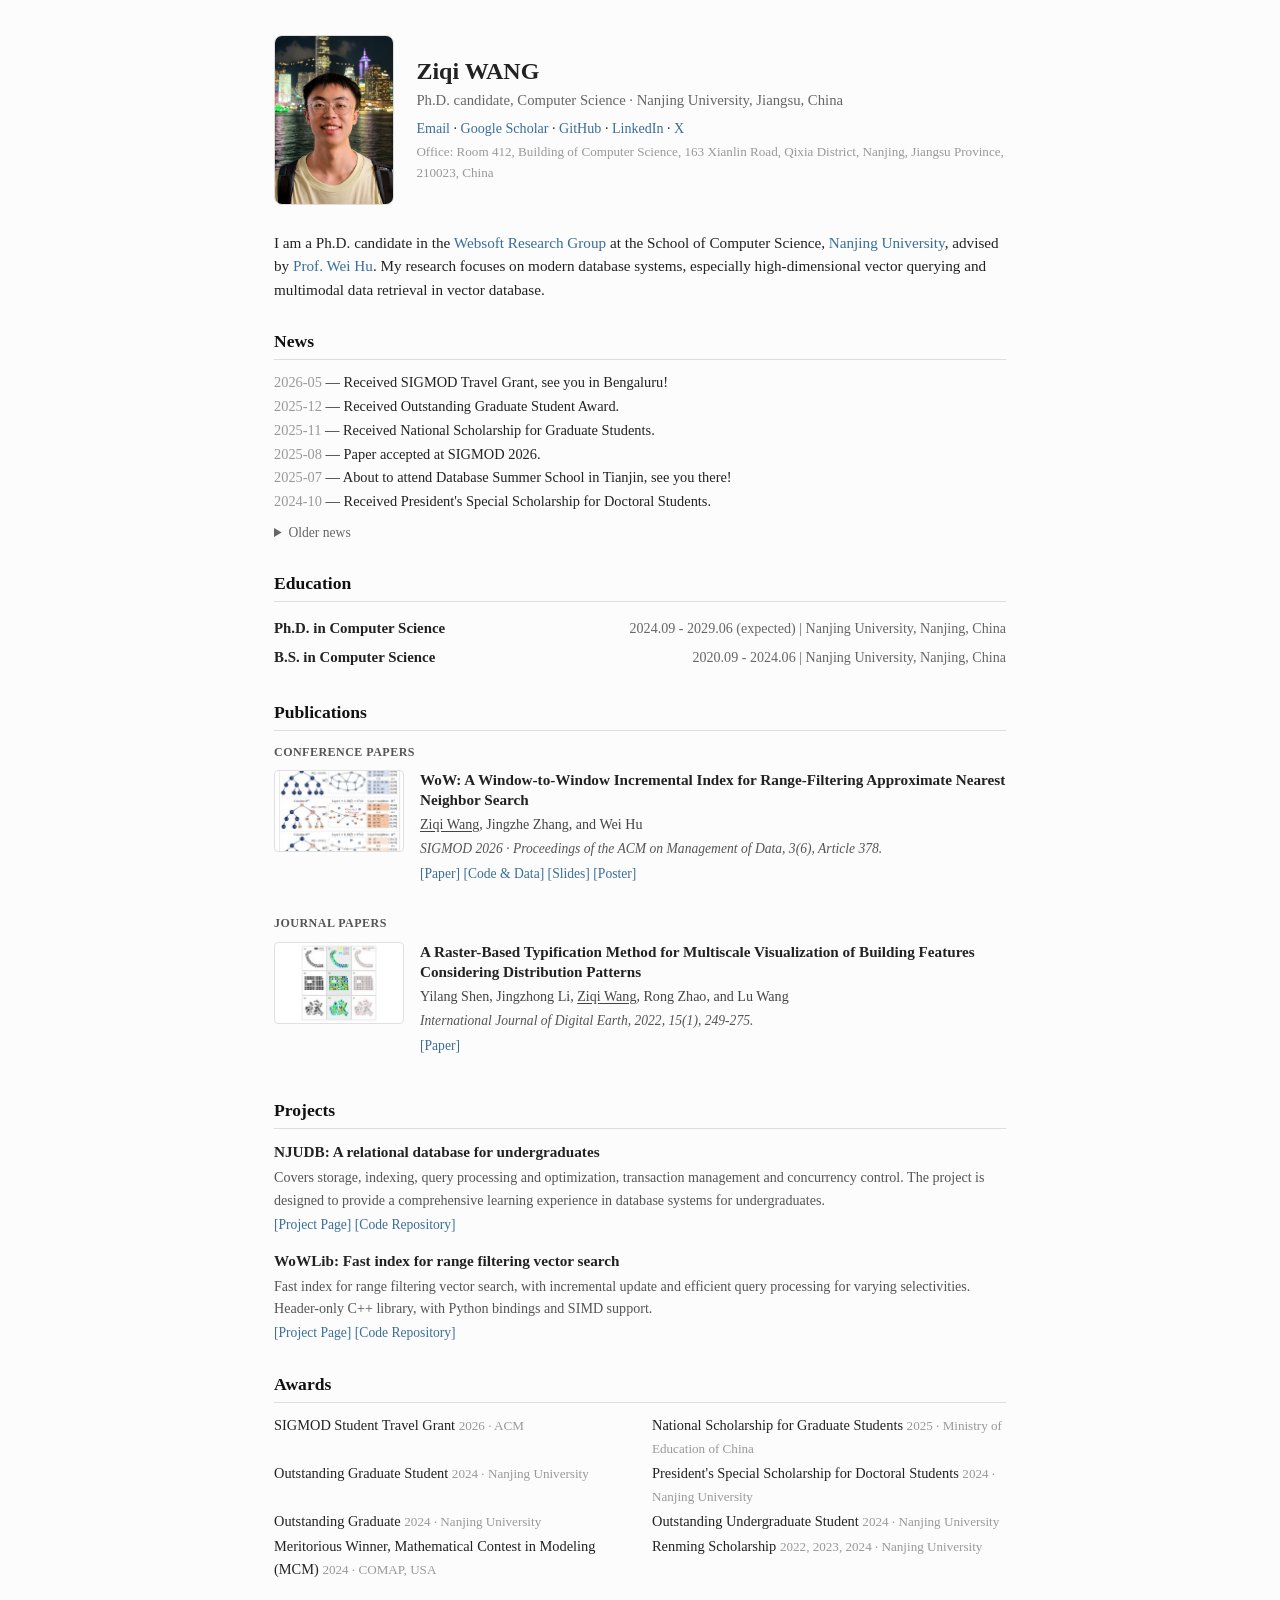
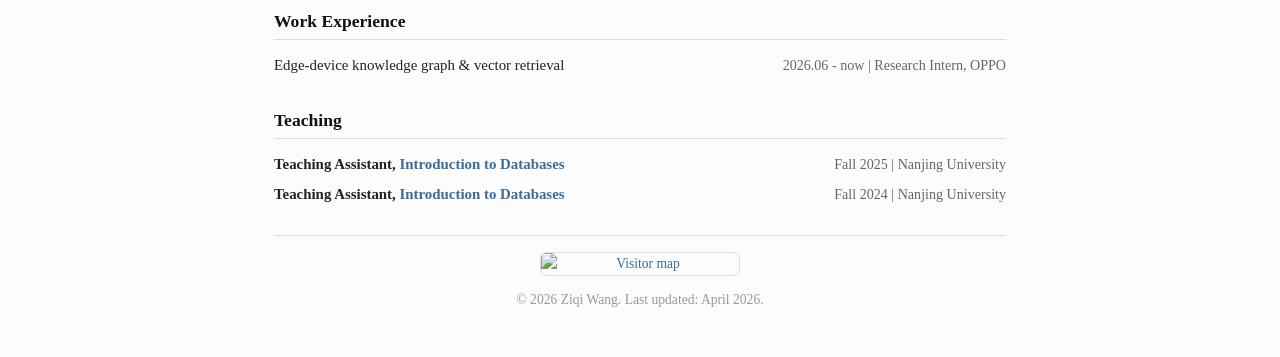
==== index.html @ 073e7744 "update work and presentation" ====
<!DOCTYPE html>
<html lang="en">
  <head>
    <meta charset="UTF-8" />
    <meta name="viewport" content="width=device-width, initial-scale=1.0" />
    <meta
      name="description"
      content="Ziqi WANG's homepage. Ph.D. candidate in Computer Science at Nanjing University with publications, projects, teaching, and awards."
    />
    <meta name="robots" content="index,follow,max-image-preview:large" />
    <link rel="canonical" href="https://ziqiwww.github.io/" />
    <meta property="og:type" content="website" />
    <meta property="og:title" content="Ziqi WANG | Homepage" />
    <meta
      property="og:description"
      content="Ziqi WANG's homepage. Ph.D. candidate in Computer Science at Nanjing University with publications, projects, teaching, and awards."
    />
    <meta property="og:url" content="https://ziqiwww.github.io/" />
    <meta property="og:image" content="https://ziqiwww.github.io/images/profile.jpg" />
    <meta name="twitter:card" content="summary_large_image" />
    <meta name="twitter:title" content="Ziqi WANG | Homepage" />
    <meta
      name="twitter:description"
      content="Ziqi WANG's homepage. Ph.D. candidate in Computer Science at Nanjing University with publications, projects, teaching, and awards."
    />
    <title>Ziqi WANG | Homepage</title>
    <link rel="icon" type="image/png" href="images/icons/ziqi_icon.png" />
    <link rel="stylesheet" href="css/style.css" />
    <script type="application/ld+json">
      {
        "@context": "https://schema.org",
        "@type": "Person",
        "name": "Ziqi WANG",
        "url": "https://ziqiwww.github.io/",
        "image": "https://ziqiwww.github.io/images/profile.jpg",
        "jobTitle": "Ph.D. candidate in Computer Science",
        "affiliation": {
          "@type": "CollegeOrUniversity",
          "name": "Nanjing University"
        },
        "sameAs": [
          "https://github.com/ziqiwww",
          "https://scholar.google.com/citations?user=pExxf3AAAAAJ&hl=en",
          "https://orcid.org/0009-0003-2027-3524",
          "https://www.linkedin.com/in/ziqi-wang-366124338/",
          "https://x.com/ethanziqi"
        ]
      }
    </script>
  </head>
  <body>

    <header class="header">
      <img
        class="profile-photo"
        src="images/profile.jpg"
        alt="Portrait of Ziqi WANG"
      />
      <div class="header-info">
        <h1>Ziqi WANG</h1>
        <p class="headline">Ph.D. candidate, Computer Science &middot; Nanjing University, Jiangsu, China</p>
        <p class="social-links">
          <a href="mailto:ziqiw.nju@gmail.com">Email</a> &middot;
          <a href="https://scholar.google.com/citations?user=pExxf3AAAAAJ&hl=en" target="_blank" rel="noopener noreferrer">Google Scholar</a> &middot;
          <a href="https://github.com/ziqiwww" target="_blank" rel="noopener noreferrer">GitHub</a> &middot;
          <!-- <a href="https://orcid.org/0009-0003-2027-3524" target="_blank" rel="noopener noreferrer">ORCID</a> &middot; -->
          <a href="https://www.linkedin.com/in/ziqi-wang-366124338/" target="_blank" rel="noopener noreferrer">LinkedIn</a> &middot;
          <a href="https://x.com/ethanziqi" target="_blank" rel="noopener noreferrer">X</a>
        </p>
        <p class="office-note">Office: Room 412, Building of Computer Science, 163 Xianlin Road, Qixia District, Nanjing, Jiangsu Province, 210023, China</p>
      </div>
    </header>

    <section class="section" id="biography">
      <p class="bio-text">
        I am a Ph.D. candidate in the
        <a href="http://ws.nju.edu.cn/wiki/" target="_blank" rel="noopener noreferrer">Websoft Research Group</a>
        at the School of Computer Science,
        <a href="https://www.nju.edu.cn/en/" target="_blank" rel="noopener noreferrer">Nanjing University</a>, advised by
        <a href="http://ws.nju.edu.cn/wiki/Wiki.jsp?page=Wei%20Hu" target="_blank" rel="noopener noreferrer">Prof. Wei Hu</a>.
        My research focuses on modern database systems, especially high-dimensional vector querying and multimodal data retrieval in vector database.
      </p>
    </section>

    <section class="section" id="news">
      <h2 class="section-title">News</h2>
      <ul class="news-list">
        <li>
          <span class="news-date">2026-05</span> &mdash; Received SIGMOD Travel Grant, see you in Bengaluru!
        </li>
        <li>
          <span class="news-date">2025-12</span> &mdash; Received Outstanding Graduate Student Award.
        </li>
        <li>
          <span class="news-date">2025-11</span> &mdash; Received National Scholarship for Graduate Students.
        </li>
        <li>
          <span class="news-date">2025-08</span> &mdash; Paper accepted at SIGMOD 2026.
        </li>
        <li>
          <span class="news-date">2025-07</span> &mdash; About to attend Database Summer School in Tianjin, see you there!
        </li>
        <li>
          <span class="news-date">2024-10</span> &mdash; Received President's Special Scholarship for Doctoral Students.
        </li>
      </ul>

      <details class="news-older">
        <summary>Older news</summary>
        <ul class="news-list">
          <li>
            <span class="news-date">2024-09</span> &mdash; Started my Ph.D. journey at Nanjing University.
          </li>
          <li>
            <span class="news-date">2024-07</span> &mdash; About to attend Database Summer School in Harbin, see you there!
          </li>
        </ul>
      </details>
    </section>

    <section class="section" id="education">
      <h2 class="section-title">Education</h2>
      <table class="split-table">
        <tr>
          <td>Ph.D. in Computer Science</td>
          <td>2024.09 - 2029.06 (expected) | Nanjing University, Nanjing, China</td>
        </tr>
        <tr>
          <td>B.S. in Computer Science</td>
          <td>2020.09 - 2024.06 | Nanjing University, Nanjing, China</td>
        </tr>
      </table>
    </section>

    <section class="section" id="publications">
      <h2 class="section-title">Publications</h2>

      <p class="pub-group-label">Conference Papers</p>
      <div class="pub">
        <div class="pub-thumb" style="background-image: url('images/papers/wow_thumb.jpg')"></div>
        <div class="pub-info">
          <h3 class="pub-title">WoW: A Window-to-Window Incremental Index for Range-Filtering Approximate Nearest Neighbor Search</h3>
          <p class="pub-authors"><span class="author-me">Ziqi Wang</span>, Jingzhe Zhang, and Wei Hu</p>
          <p class="pub-venue">SIGMOD 2026 &middot; Proceedings of the ACM on Management of Data, 3(6), Article 378.</p>
          <p class="pub-links">
            <a href="https://dl.acm.org/doi/10.1145/3769843" target="_blank" rel="noopener noreferrer" class="pub-link">[Paper]</a>
            <a href="https://github.com/ziqiwww/wow_benchmark" target="_blank" rel="noopener noreferrer" class="pub-link">[Code &amp; Data]</a>
            <a href="presentation/wow-present-v5.pdf" target="_blank" rel="noopener noreferrer" class="pub-link">[Slides]</a>
            <a href="presentation/wow-poster.pdf" target="_blank" rel="noopener noreferrer" class="pub-link">[Poster]</a>
          </p>
        </div>
      </div>

      <p class="pub-group-label">Journal Papers</p>
      <div class="pub">
        <div class="pub-thumb" style="background-image: url('images/papers/raster_thumb.jpg')"></div>
        <div class="pub-info">
          <h3 class="pub-title">A Raster-Based Typification Method for Multiscale Visualization of Building Features Considering Distribution Patterns</h3>
          <p class="pub-authors">Yilang Shen, Jingzhong Li, <span class="author-me">Ziqi Wang</span>, Rong Zhao, and Lu Wang</p>
          <p class="pub-venue">International Journal of Digital Earth, 2022, 15(1), 249-275.</p>
          <p class="pub-links">
            <a href="https://www.tandfonline.com/doi/full/10.1080/17538947.2021.2023668" target="_blank" rel="noopener noreferrer" class="pub-link">[Paper]</a>
          </p>
        </div>
      </div>
    </section>

    <section class="section" id="projects">
      <h2 class="section-title">Projects</h2>

      <div class="project">
        <h3 class="project-title">NJUDB: A relational database for undergraduates</h3>
        <p class="project-desc">
          Covers storage, indexing, query processing and optimization, transaction management and concurrency control.
          The project is designed to provide a comprehensive learning experience in database systems for undergraduates.
        </p>
        <p class="project-links">
          <a href="https://github.com/nju-websoft/NJU_DBPractice" target="_blank" rel="noopener noreferrer">[Project Page]</a>
          <a href="https://github.com/nju-websoft/NJU_DBPractice" target="_blank" rel="noopener noreferrer">[Code Repository]</a>
        </p>
      </div>

      <div class="project">
        <h3 class="project-title">WoWLib: Fast index for range filtering vector search</h3>
        <p class="project-desc">
          Fast index for range filtering vector search, with incremental update and efficient query processing for varying selectivities.
          Header-only C++ library, with Python bindings and SIMD support.
        </p>
        <p class="project-links">
          <a href="https://github.com/nju-websoft/WoW" target="_blank" rel="noopener noreferrer">[Project Page]</a>
          <a href="https://github.com/nju-websoft/WoW" target="_blank" rel="noopener noreferrer">[Code Repository]</a>
        </p>
      </div>
    </section>

    <section class="section" id="awards">
      <h2 class="section-title">Awards</h2>
      <div class="awards-grid">
        <div>SIGMOD Student Travel Grant <span class="award-meta">2026 &middot; ACM</span></div>
        <div>National Scholarship for Graduate Students <span class="award-meta">2025 &middot; Ministry of Education of China</span></div>
        <div>Outstanding Graduate Student <span class="award-meta">2024 &middot; Nanjing University</span></div>
        <div>President's Special Scholarship for Doctoral Students <span class="award-meta">2024 &middot; Nanjing University</span></div>
        <div>Outstanding Graduate <span class="award-meta">2024 &middot; Nanjing University</span></div>
        <div>Outstanding Undergraduate Student <span class="award-meta">2024 &middot; Nanjing University</span></div>
        <div>Meritorious Winner, Mathematical Contest in Modeling (MCM) <span class="award-meta">2024 &middot; COMAP, USA</span></div>
        <div>Renming Scholarship <span class="award-meta">2022, 2023, 2024 &middot; Nanjing University</span></div>
      </div>
    </section>

    <section class="section" id="work-experience">
      <h2 class="section-title">Work Experience</h2>
      <table class="split-table">
        <tr>
          <td class="work-desc">Edge-device knowledge graph &amp; vector retrieval</td>
          <td>2026.06 - now | Research Intern, OPPO</td>
        </tr>
      </table>
    </section>

    <section class="section" id="teaching">
      <h2 class="section-title">Teaching</h2>
      <table class="split-table">
        <tr>
          <td>Teaching Assistant, <a href="http://ws2.nju.edu.cn/kgwiki/doku.php?id=courses:db" target="_blank" rel="noopener noreferrer">Introduction to Databases</a></td>
          <td>Fall 2025 | Nanjing University</td>
        </tr>
        <tr>
          <td>Teaching Assistant, <a href="http://ws2.nju.edu.cn/kgwiki/doku.php?id=courses:db" target="_blank" rel="noopener noreferrer">Introduction to Databases</a></td>
          <td>Fall 2024 | Nanjing University</td>
        </tr>
      </table>
    </section>

    <footer class="footer">
      <div class="visitor-widget">
        <a href="https://mapmyvisitors.com/web/1c41v" title="Visit tracker" target="_blank" rel="noopener noreferrer">
          <img src="https://mapmyvisitors.com/map.png?cl=ffffff&w=a&t=tt&d=qt5WRbWGcKNke0NM45pBAJNZG2joadHY0FX_TjV5xEY" alt="Visitor map" />
        </a>
      </div>
      <p>&copy; 2026 Ziqi Wang. Last updated: April 2026.</p>
    </footer>

  </body>
</html>
---- css/style.css ----
:root {
  --text: #222;
  --muted: #666;
  --light: #999;
  --link: #3a6d99;
  --link-hover: #204c6f;
  --line: #ddd;
  --bg: #fcfcfc;
  --thumb-bg: #eef3f8;
}

* {
  box-sizing: border-box;
}

body {
  max-width: 780px;
  margin: 0 auto;
  padding: 2.2rem 1.5rem 2rem;
  font-family: Georgia, "Times New Roman", serif;
  background: var(--bg);
  color: var(--text);
  line-height: 1.6;
  font-size: 0.95rem;
}

/* ── Header ── */

.header {
  display: flex;
  align-items: center;
  gap: 1.4rem;
  margin-bottom: 1.6rem;
}

.profile-photo {
  width: 120px;
  height: 170px;
  border-radius: 8px;
  object-fit: cover;
  flex-shrink: 0;
  border: 1px solid var(--line);
}

.header-info h1 {
  margin: 0;
  font-size: 1.5rem;
  font-weight: bold;
  line-height: 1.2;
}

.headline {
  margin: 0.2rem 0 0.25rem;
  color: var(--muted);
  font-size: 0.92rem;
}

.social-links {
  margin: 0.25rem 0 0;
  font-size: 0.88rem;
}

.social-links a {
  color: var(--link);
  text-decoration: none;
}

.social-links a:hover {
  text-decoration: underline;
}

.office-note {
  margin: 0.15rem 0 0;
  font-size: 0.82rem;
  color: var(--light);
}

/* ── Sections ── */

.section {
  margin-bottom: 1.6rem;
}

.section-title {
  border-bottom: 1px solid var(--line);
  padding-bottom: 0.25rem;
  margin: 0 0 0.7rem;
  font-size: 1.1rem;
  font-weight: bold;
  color: #111;
}

/* Bio paragraph */
.bio-text {
  margin: 0;
  font-size: 0.95rem;
  line-height: 1.55;
}

.bio-text a {
  color: var(--link);
  text-decoration: none;
}

.bio-text a:hover {
  text-decoration: underline;
}

/* ── News ── */

.news-list {
  list-style: none;
  padding: 0;
  margin: 0;
  font-size: 0.9rem;
  line-height: 1.65;
}

.news-date {
  color: var(--light);
  font-variant-numeric: tabular-nums;
}

.news-older {
  margin-top: 0.5rem;
}

.news-older summary {
  font-size: 0.85rem;
  color: var(--muted);
  cursor: pointer;
}

.news-older summary:hover {
  color: var(--link);
}

.news-older .news-list {
  margin-top: 0.5rem;
}

/* ── Education / Teaching ── */

.split-table {
  width: 100%;
  border-collapse: collapse;
  font-size: 0.93rem;
}

.split-table td {
  padding: 0.18rem 0;
  vertical-align: baseline;
}

.split-table td:first-child {
  font-weight: bold;
}

.work-desc {
  font-weight: normal !important;
}

.split-table td:last-child {
  text-align: right;
  color: var(--muted);
  font-weight: normal;
  font-size: 0.88rem;
}

/* ── Publications ── */

.pub-group-label {
  font-size: 0.75rem;
  font-weight: bold;
  color: #555;
  text-transform: uppercase;
  letter-spacing: 0.04em;
  margin: 1rem 0 0.5rem;
}

.pub-group-label:first-of-type {
  margin-top: 0;
}

.pub {
  display: flex;
  gap: 1rem;
  margin-bottom: 0.9rem;
  align-items: flex-start;
}

.pub-thumb {
  width: 130px;
  height: 82px;
  background-color: var(--thumb-bg);
  background-size: cover;
  background-position: center;
  border: 1px solid #e0e0e0;
  border-radius: 4px;
  flex-shrink: 0;
}

.pub-info {
  flex: 1;
  min-width: 0;
}

.pub-title {
  margin: 0;
  font-size: 0.95rem;
  font-weight: bold;
  line-height: 1.35;
  color: #222;
}

.pub-authors {
  margin: 0.15rem 0;
  font-size: 0.88rem;
  color: #444;
}

.pub-venue {
  margin: 0.15rem 0;
  font-size: 0.85rem;
  color: #555;
  font-style: italic;
}

.pub-links {
  margin-top: 0.2rem;
  font-size: 0.85rem;
}

.pub-link {
  color: var(--link);
  text-decoration: none;
}

.pub-link:hover {
  text-decoration: underline;
}

/* Author self-highlight */
.author-me {
  text-decoration: underline;
  text-underline-offset: 2px;
}

/* ── Projects ── */

.project {
  margin-bottom: 0.7rem;
}

.project-title {
  margin: 0;
  font-size: 0.95rem;
  font-weight: bold;
}

.project-desc {
  margin: 0.1rem 0;
  font-size: 0.88rem;
  color: #555;
}

.project-links {
  margin-top: 0.15rem;
  font-size: 0.85rem;
}

.project-links a {
  color: var(--link);
  text-decoration: none;
}

.project-links a:hover {
  text-decoration: underline;
}

/* ── Awards ── */

.awards-grid {
  display: grid;
  grid-template-columns: 1fr 1fr;
  gap: 0.12rem 1.5rem;
  font-size: 0.9rem;
}

.award-meta {
  color: var(--light);
  font-size: 0.82rem;
}

/* ── Work Experience ── */

.placeholder-note {
  color: var(--light);
  font-style: italic;
  font-size: 0.9rem;
  margin: 0;
}

/* ── Visitor Globe ── */

.visitor-widget {
  max-width: 200px;
  margin: 0 auto 0.8rem;
}

.visitor-widget img {
  width: 100%;
  max-width: 100%;
  border: 1px solid var(--line);
  border-radius: 6px;
  display: block;
}

/* ── Footer ── */

.footer {
  border-top: 1px solid var(--line);
  padding-top: 1rem;
  color: var(--light);
  font-size: 0.85rem;
  text-align: center;
}

/* ── Links (global) ── */

a {
  color: var(--link);
  text-decoration: none;
}

a:hover {
  text-decoration: underline;
}

/* ── Responsive ── */

@media (max-width: 640px) {
  body {
    padding: 1.2rem 1rem 1.5rem;
    font-size: 0.9rem;
  }

  .header {
    flex-direction: column;
    text-align: center;
  }

  .pub {
    flex-direction: column;
  }

  .pub-thumb {
    width: 100%;
    height: 120px;
  }

  .awards-grid {
    grid-template-columns: 1fr;
  }

  .split-table td:last-child {
    text-align: left;
    display: block;
  }

  .split-table td:first-child {
    display: block;
  }

  .split-table tr {
    display: block;
    margin-bottom: 0.4rem;
  }
}
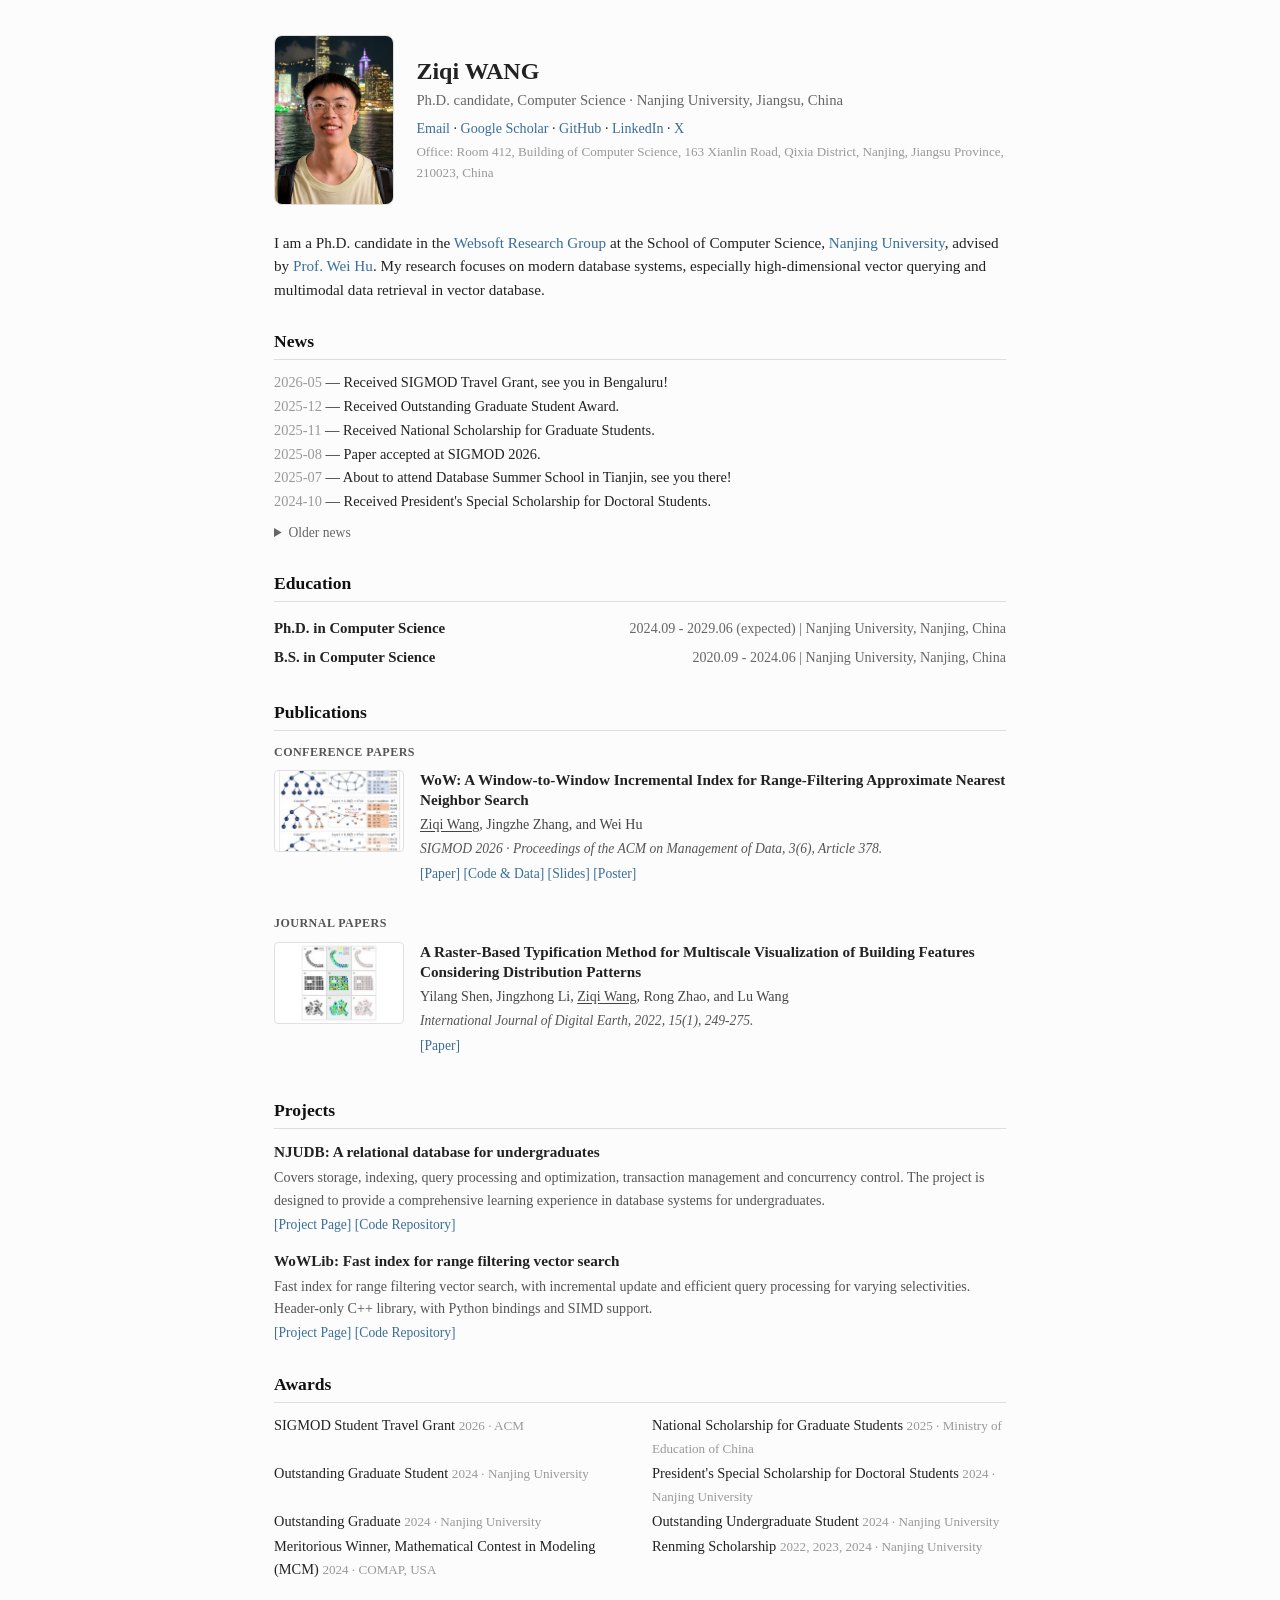
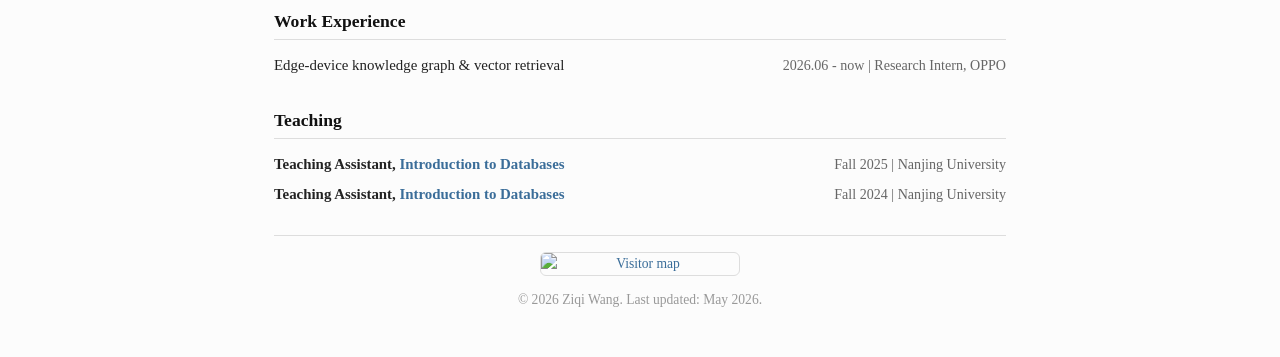
==== commit 5a8516d7: "update update date" ====
--- a/index.html
+++ b/index.html
@@ -237,7 +237,7 @@
           <img src="https://mapmyvisitors.com/map.png?cl=ffffff&w=a&t=tt&d=qt5WRbWGcKNke0NM45pBAJNZG2joadHY0FX_TjV5xEY" alt="Visitor map" />
         </a>
       </div>
-      <p>&copy; 2026 Ziqi Wang. Last updated: April 2026.</p>
+      <p>&copy; 2026 Ziqi Wang. Last updated: May 2026.</p>
     </footer>
 
   </body>
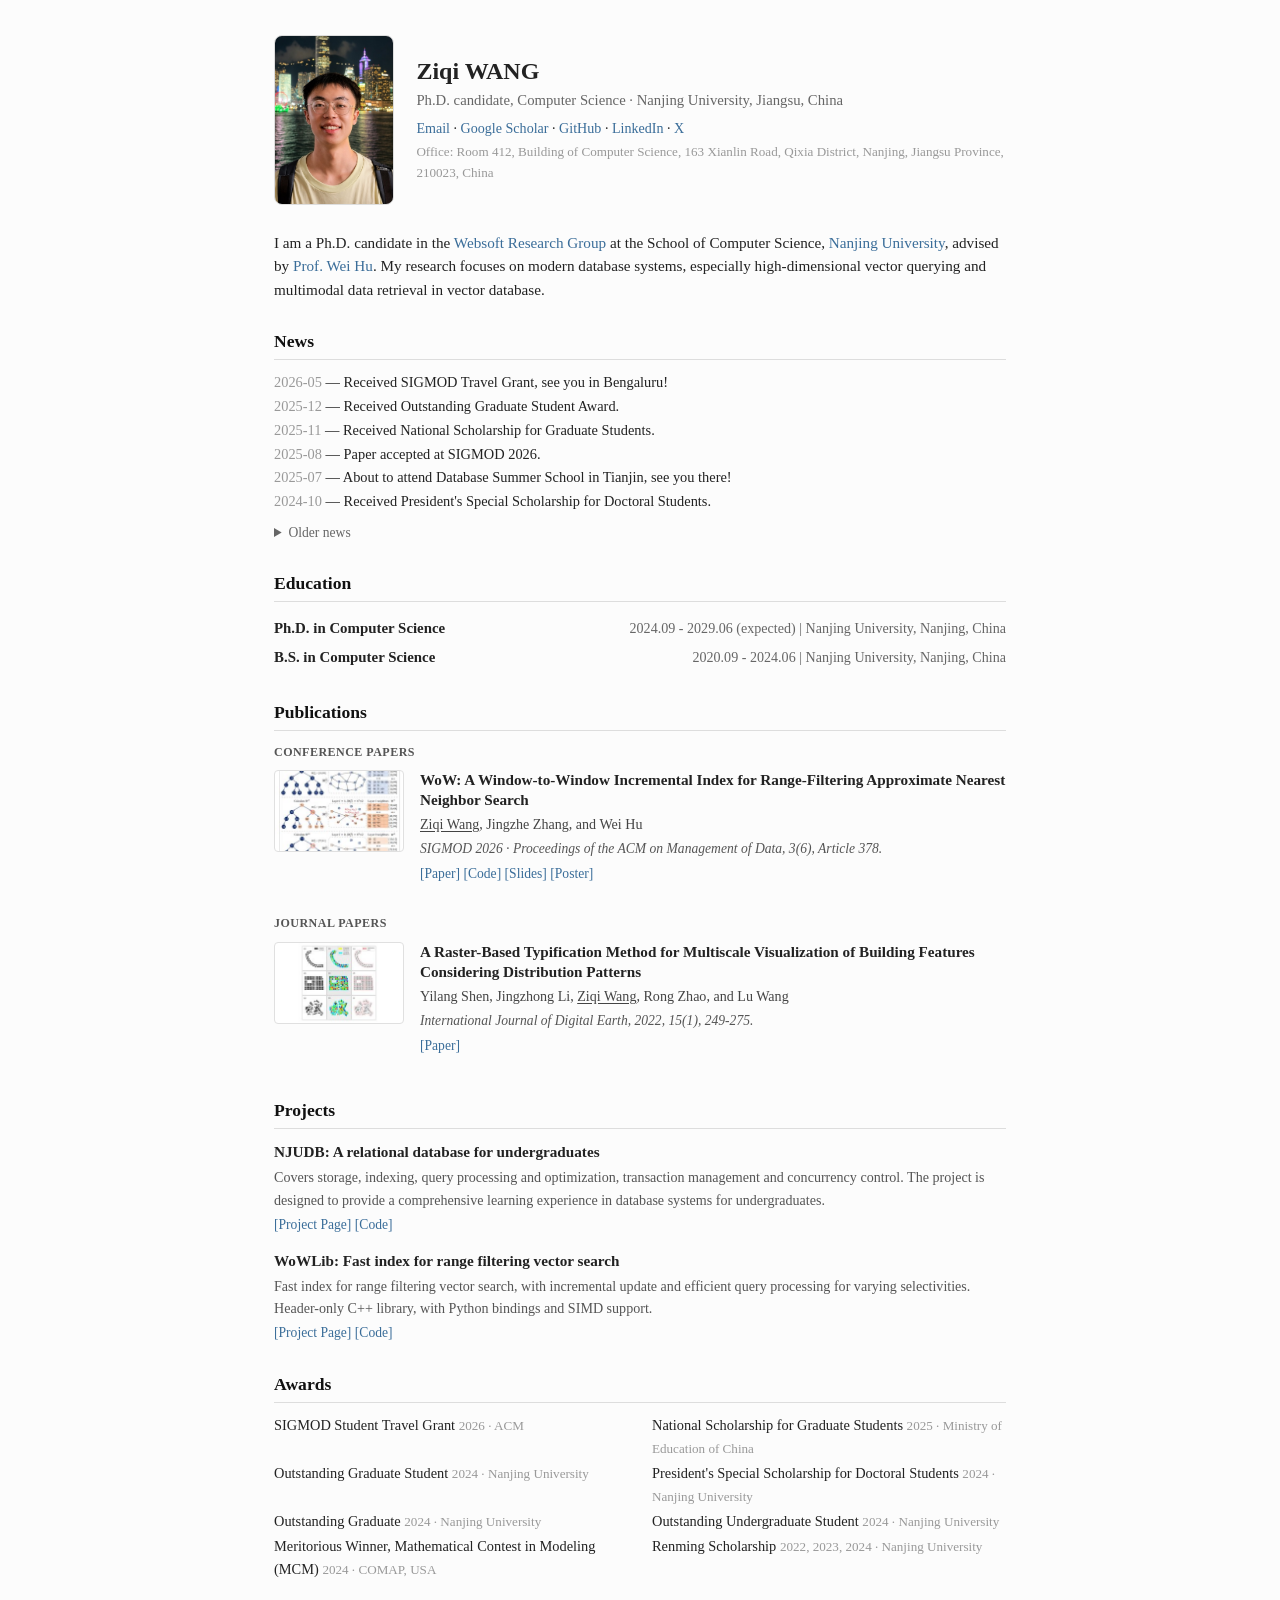
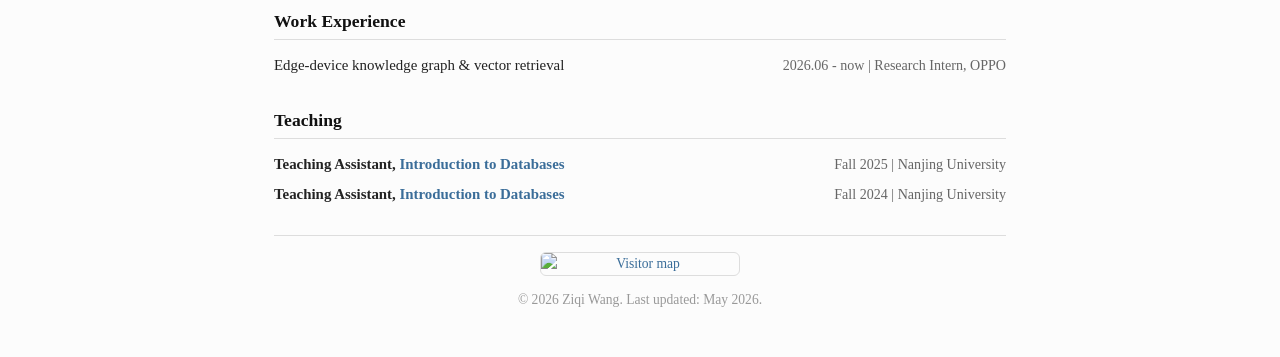
==== commit 2a479988: "unify code" ====
--- a/index.html
+++ b/index.html
@@ -144,7 +144,7 @@
           <p class="pub-venue">SIGMOD 2026 &middot; Proceedings of the ACM on Management of Data, 3(6), Article 378.</p>
           <p class="pub-links">
             <a href="https://dl.acm.org/doi/10.1145/3769843" target="_blank" rel="noopener noreferrer" class="pub-link">[Paper]</a>
-            <a href="https://github.com/ziqiwww/wow_benchmark" target="_blank" rel="noopener noreferrer" class="pub-link">[Code &amp; Data]</a>
+            <a href="https://github.com/ziqiwww/wow_benchmark" target="_blank" rel="noopener noreferrer" class="pub-link">[Code]</a>
             <a href="presentation/wow-present-v5.pdf" target="_blank" rel="noopener noreferrer" class="pub-link">[Slides]</a>
             <a href="presentation/wow-poster.pdf" target="_blank" rel="noopener noreferrer" class="pub-link">[Poster]</a>
           </p>
@@ -176,7 +176,7 @@
         </p>
         <p class="project-links">
           <a href="https://github.com/nju-websoft/NJU_DBPractice" target="_blank" rel="noopener noreferrer">[Project Page]</a>
-          <a href="https://github.com/nju-websoft/NJU_DBPractice" target="_blank" rel="noopener noreferrer">[Code Repository]</a>
+          <a href="https://github.com/nju-websoft/NJU_DBPractice" target="_blank" rel="noopener noreferrer">[Code]</a>
         </p>
       </div>
 
@@ -188,7 +188,7 @@
         </p>
         <p class="project-links">
           <a href="https://github.com/nju-websoft/WoW" target="_blank" rel="noopener noreferrer">[Project Page]</a>
-          <a href="https://github.com/nju-websoft/WoW" target="_blank" rel="noopener noreferrer">[Code Repository]</a>
+          <a href="https://github.com/nju-websoft/WoW" target="_blank" rel="noopener noreferrer">[Code]</a>
         </p>
       </div>
     </section>
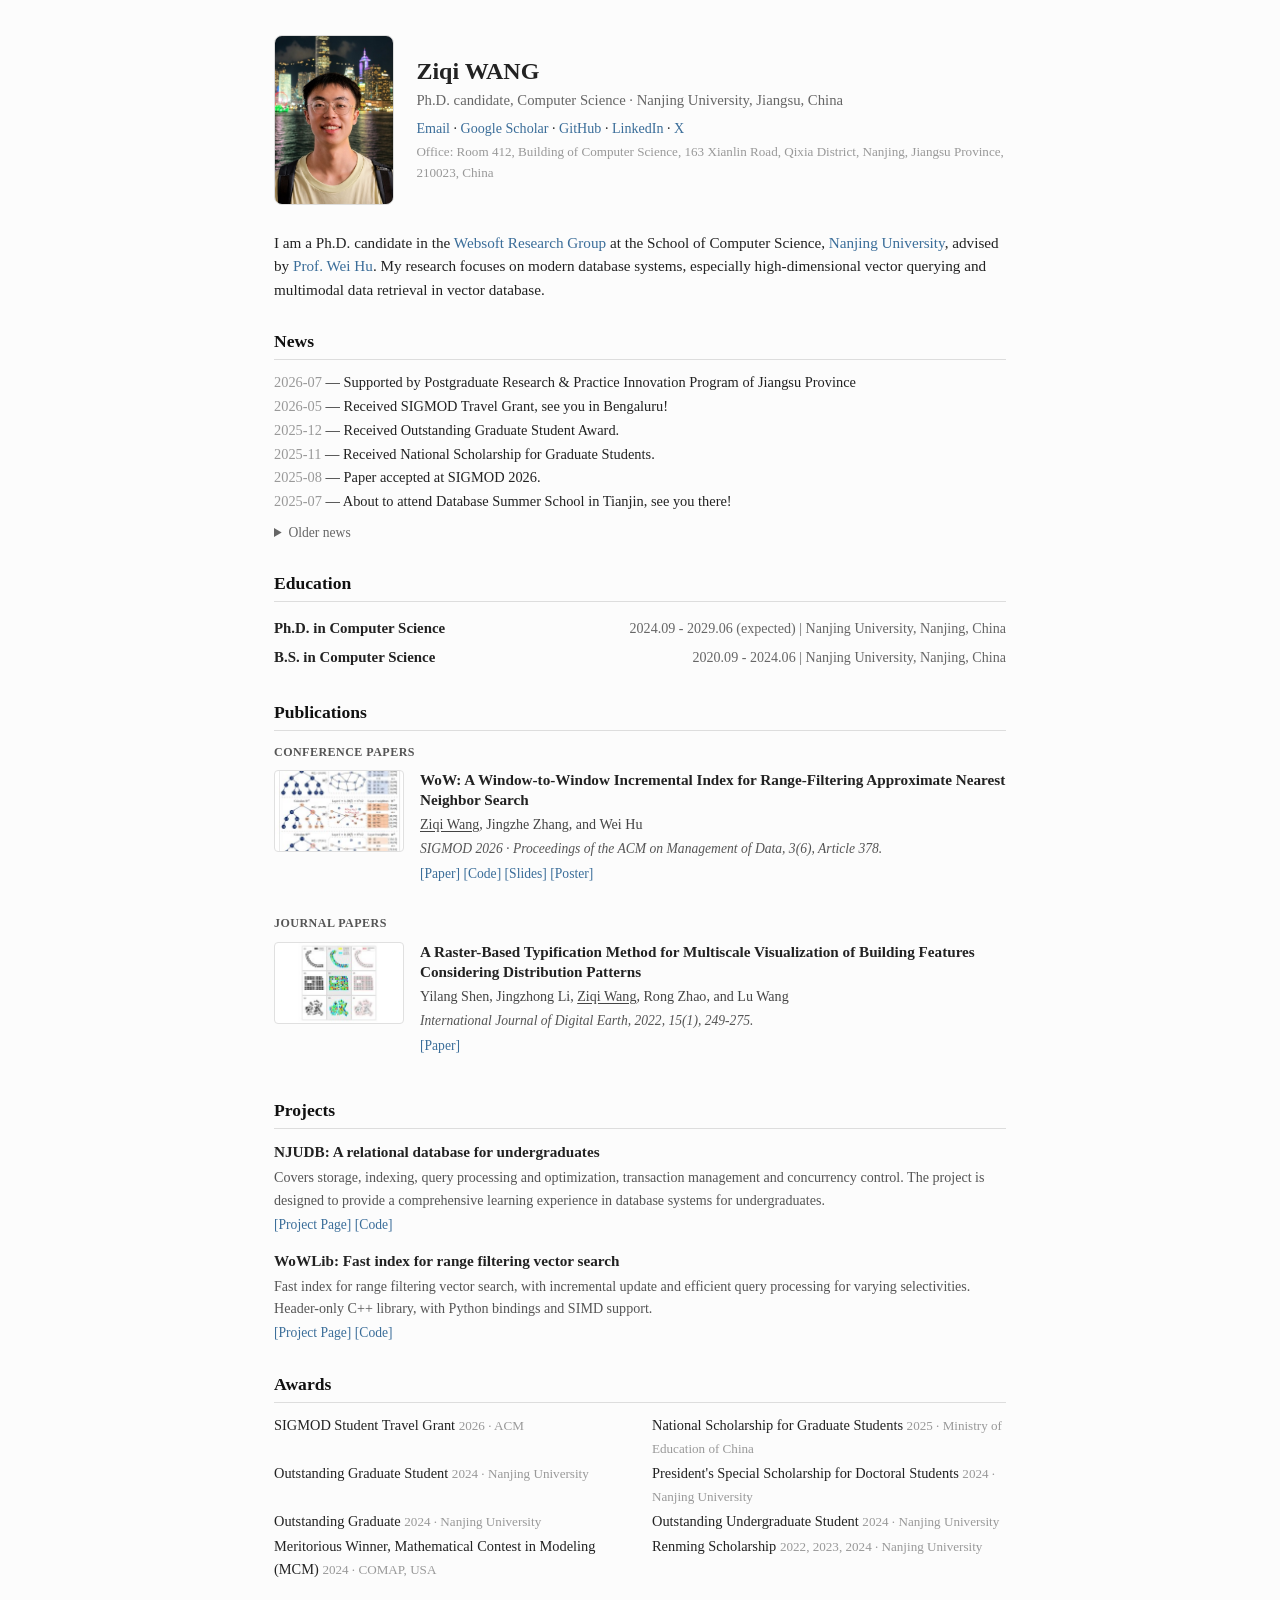
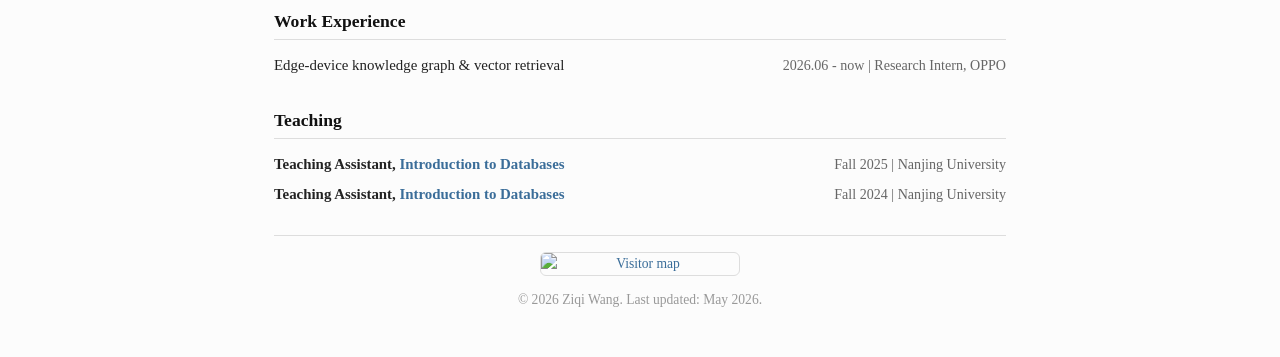
==== commit 74159f22: "update news" ====
--- a/index.html
+++ b/index.html
@@ -86,6 +86,9 @@
       <h2 class="section-title">News</h2>
       <ul class="news-list">
         <li>
+          <span class="news-date">2026-07</span> &mdash; Supported by Postgraduate Research & Practice Innovation Program of Jiangsu Province
+        </li>
+        <li>
           <span class="news-date">2026-05</span> &mdash; Received SIGMOD Travel Grant, see you in Bengaluru!
         </li>
         <li>
@@ -99,15 +102,15 @@
         </li>
         <li>
           <span class="news-date">2025-07</span> &mdash; About to attend Database Summer School in Tianjin, see you there!
-        </li>
-        <li>
-          <span class="news-date">2024-10</span> &mdash; Received President's Special Scholarship for Doctoral Students.
         </li>
       </ul>
 
       <details class="news-older">
         <summary>Older news</summary>
         <ul class="news-list">
+          <li>
+          <span class="news-date">2024-10</span> &mdash; Received President's Special Scholarship for Doctoral Students.
+          </li>
           <li>
             <span class="news-date">2024-09</span> &mdash; Started my Ph.D. journey at Nanjing University.
           </li>
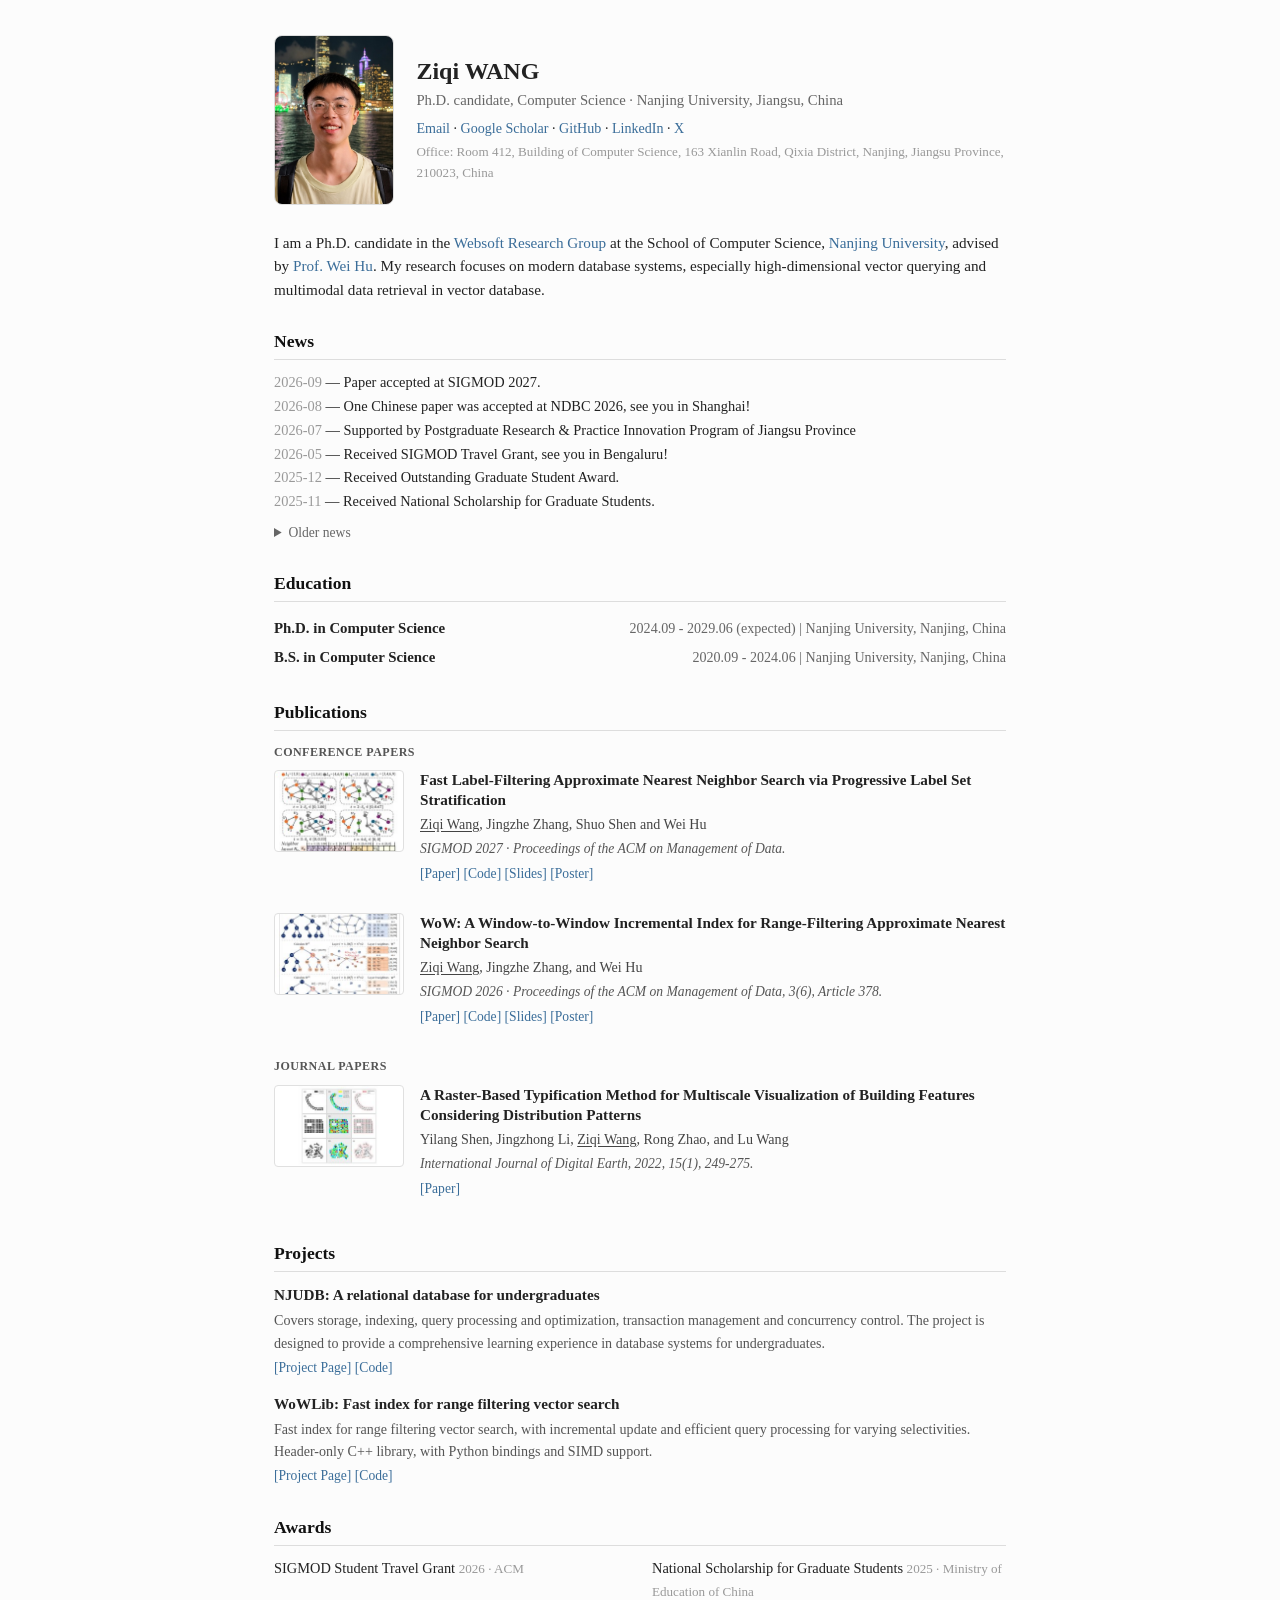
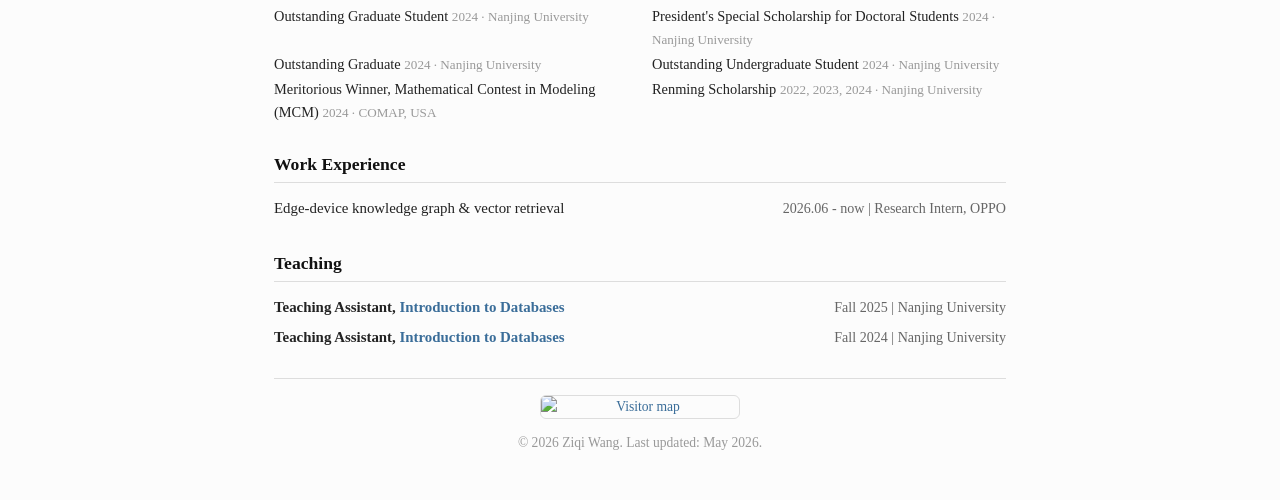
==== commit 9dd503b2: "update paper" ====
--- a/index.html
+++ b/index.html
@@ -86,6 +86,12 @@
       <h2 class="section-title">News</h2>
       <ul class="news-list">
         <li>
+          <span class="news-date">2026-09</span> &mdash; Paper accepted at SIGMOD 2027.
+        </li>
+        <li>
+          <span class="news-date">2026-08</span> &mdash; One Chinese paper was accepted at NDBC 2026, see you in Shanghai!
+        </li>
+        <li>
           <span class="news-date">2026-07</span> &mdash; Supported by Postgraduate Research & Practice Innovation Program of Jiangsu Province
         </li>
         <li>
@@ -96,12 +102,6 @@
         </li>
         <li>
           <span class="news-date">2025-11</span> &mdash; Received National Scholarship for Graduate Students.
-        </li>
-        <li>
-          <span class="news-date">2025-08</span> &mdash; Paper accepted at SIGMOD 2026.
-        </li>
-        <li>
-          <span class="news-date">2025-07</span> &mdash; About to attend Database Summer School in Tianjin, see you there!
         </li>
       </ul>
 
@@ -109,6 +109,12 @@
         <summary>Older news</summary>
         <ul class="news-list">
           <li>
+          <span class="news-date">2025-08</span> &mdash; Paper accepted at SIGMOD 2026.
+          </li>
+          <li>
+            <span class="news-date">2025-07</span> &mdash; About to attend Database Summer School in Tianjin, see you there!
+          </li>
+          <li>
           <span class="news-date">2024-10</span> &mdash; Received President's Special Scholarship for Doctoral Students.
           </li>
           <li>
@@ -139,6 +145,22 @@
       <h2 class="section-title">Publications</h2>
 
       <p class="pub-group-label">Conference Papers</p>
+
+      <div class="pub">
+        <div class="pub-thumb" style="background-image: url('images/papers/lssg_thumb.jpg')"></div>
+        <div class="pub-info">
+          <h3 class="pub-title">Fast Label-Filtering Approximate Nearest Neighbor Search via Progressive Label Set Stratification</h3>
+          <p class="pub-authors"><span class="author-me">Ziqi Wang</span>, Jingzhe Zhang, Shuo Shen and Wei Hu</p>
+          <p class="pub-venue">SIGMOD 2027 &middot; Proceedings of the ACM on Management of Data.</p>
+          <p class="pub-links">
+            <a href="https://ziqiwww.github.io" target="_blank" rel="noopener noreferrer" class="pub-link">[Paper]</a>
+            <a href="https://ziqiwww.github.io" target="_blank" rel="noopener noreferrer" class="pub-link">[Code]</a>
+            <a href="https://ziqiwww.github.io" target="_blank" rel="noopener noreferrer" class="pub-link">[Slides]</a>
+            <a href="https://ziqiwww.github.io" target="_blank" rel="noopener noreferrer" class="pub-link">[Poster]</a>
+          </p>
+        </div>
+      </div>
+      
       <div class="pub">
         <div class="pub-thumb" style="background-image: url('images/papers/wow_thumb.jpg')"></div>
         <div class="pub-info">
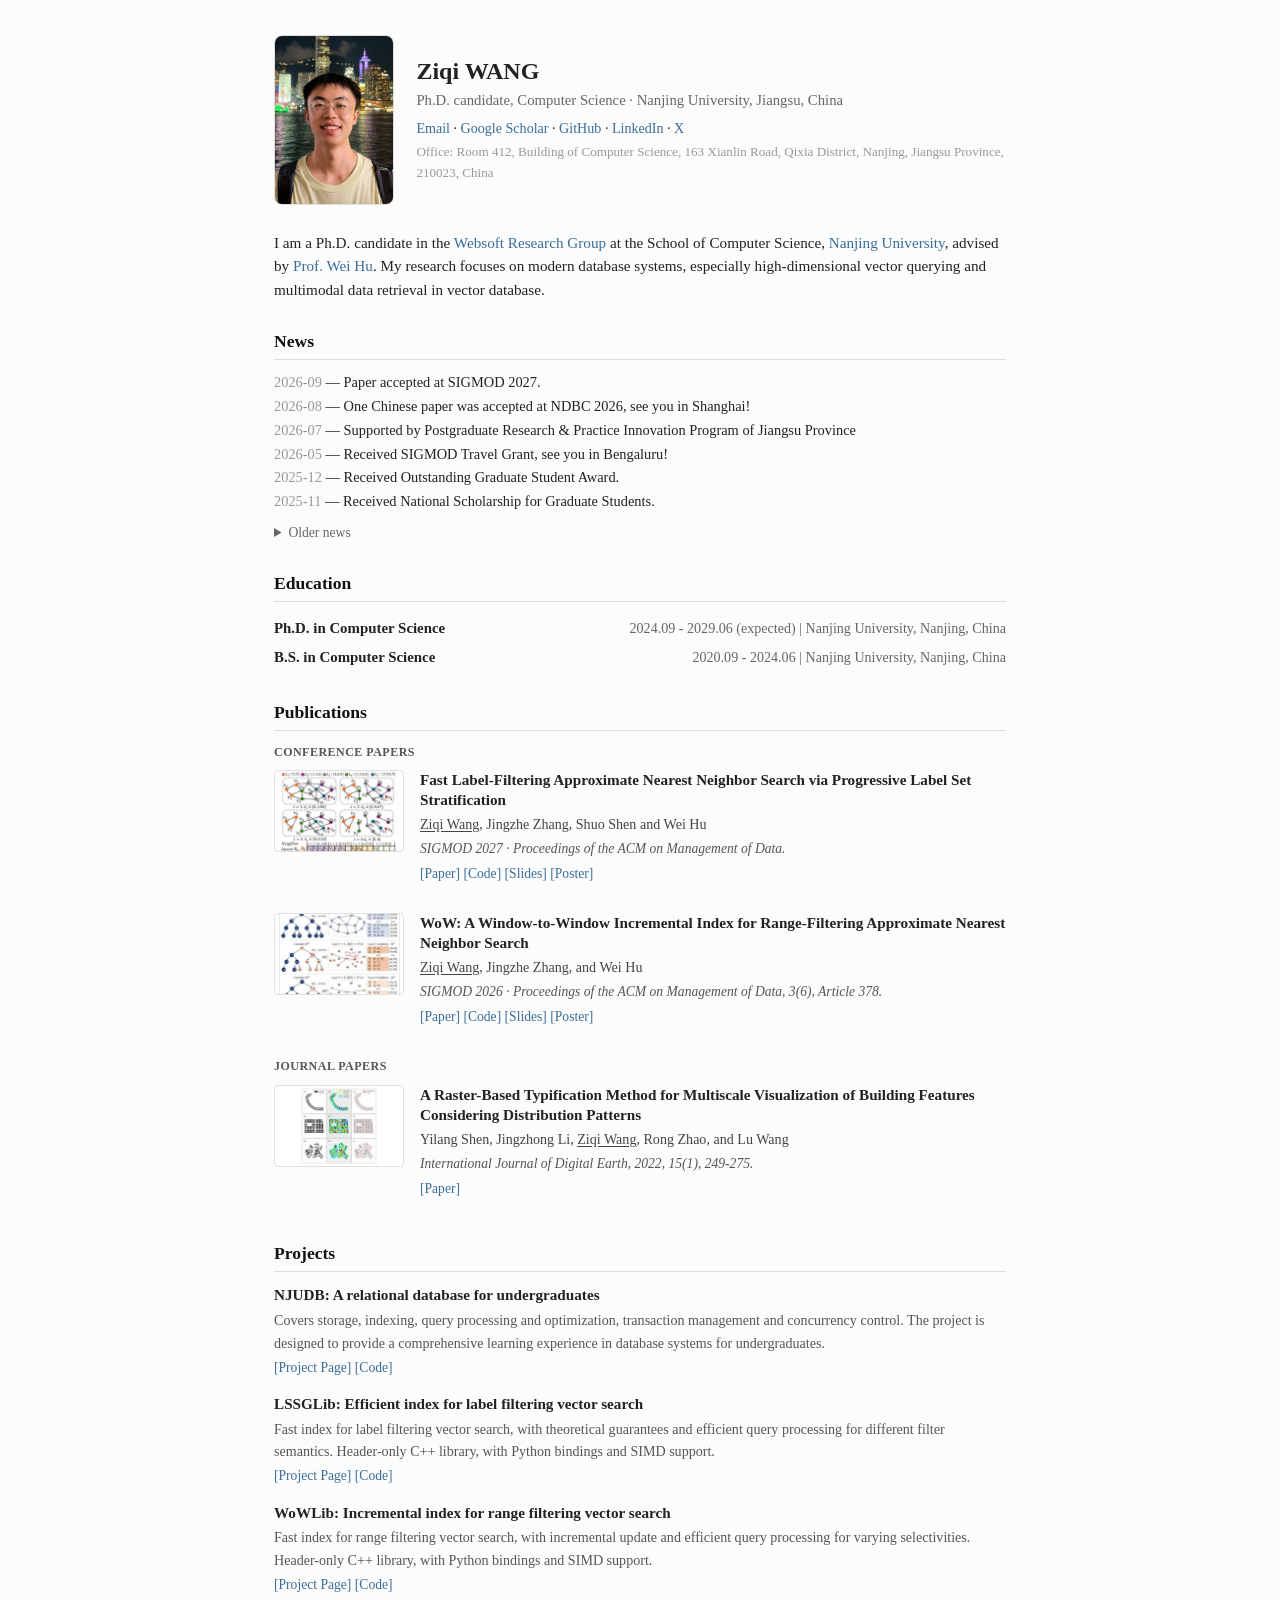
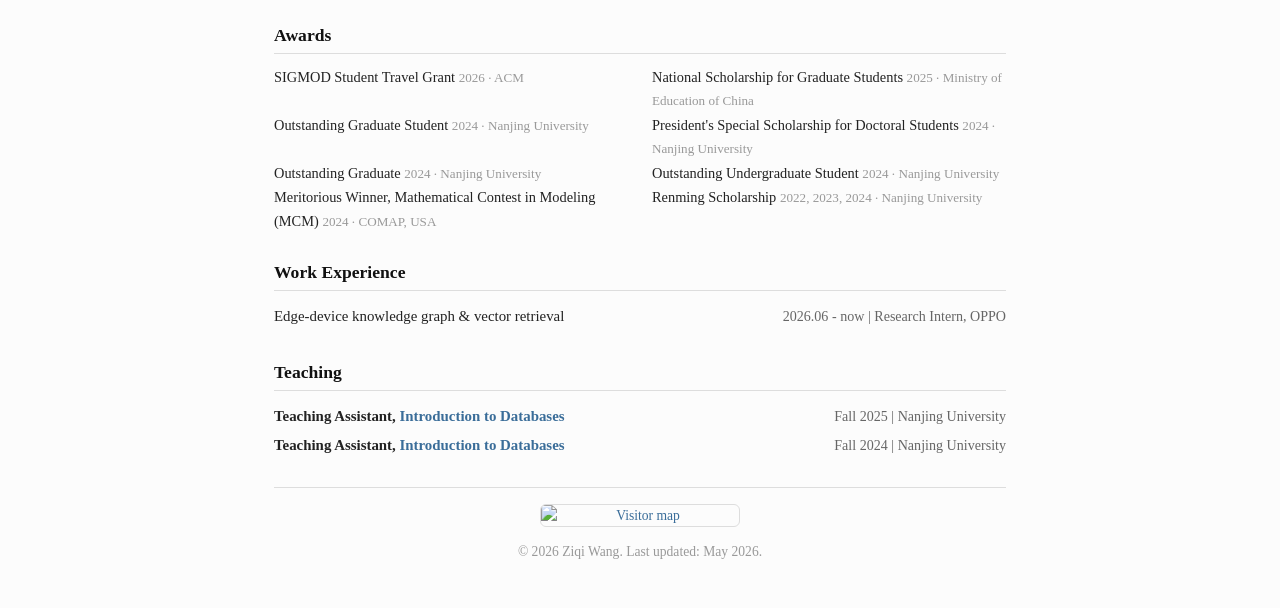
==== commit 6ad05cbd: "update paper link" ====
--- a/index.html
+++ b/index.html
@@ -153,8 +153,8 @@
           <p class="pub-authors"><span class="author-me">Ziqi Wang</span>, Jingzhe Zhang, Shuo Shen and Wei Hu</p>
           <p class="pub-venue">SIGMOD 2027 &middot; Proceedings of the ACM on Management of Data.</p>
           <p class="pub-links">
-            <a href="https://ziqiwww.github.io" target="_blank" rel="noopener noreferrer" class="pub-link">[Paper]</a>
-            <a href="https://ziqiwww.github.io" target="_blank" rel="noopener noreferrer" class="pub-link">[Code]</a>
+            <a href="https://arxiv.org/abs/2609.15058" target="_blank" rel="noopener noreferrer" class="pub-link">[Paper]</a>
+            <a href="https://github.com/ziqiwww/lssg_benchmark" target="_blank" rel="noopener noreferrer" class="pub-link">[Code]</a>
             <a href="https://ziqiwww.github.io" target="_blank" rel="noopener noreferrer" class="pub-link">[Slides]</a>
             <a href="https://ziqiwww.github.io" target="_blank" rel="noopener noreferrer" class="pub-link">[Poster]</a>
           </p>
@@ -206,7 +206,19 @@
       </div>
 
       <div class="project">
-        <h3 class="project-title">WoWLib: Fast index for range filtering vector search</h3>
+        <h3 class="project-title">LSSGLib: Efficient index for label filtering vector search</h3>
+        <p class="project-desc">
+          Fast index for label filtering vector search, with theoretical guarantees and efficient query processing for different filter semantics.
+          Header-only C++ library, with Python bindings and SIMD support.
+        </p>
+        <p class="project-links">
+          <a href="https://github.com/nju-websoft/LSSG" target="_blank" rel="noopener noreferrer">[Project Page]</a>
+          <a href="https://github.com/nju-websoft/LSSG" target="_blank" rel="noopener noreferrer">[Code]</a>
+        </p>
+      </div>
+
+      <div class="project">
+        <h3 class="project-title">WoWLib: Incremental index for range filtering vector search</h3>
         <p class="project-desc">
           Fast index for range filtering vector search, with incremental update and efficient query processing for varying selectivities.
           Header-only C++ library, with Python bindings and SIMD support.
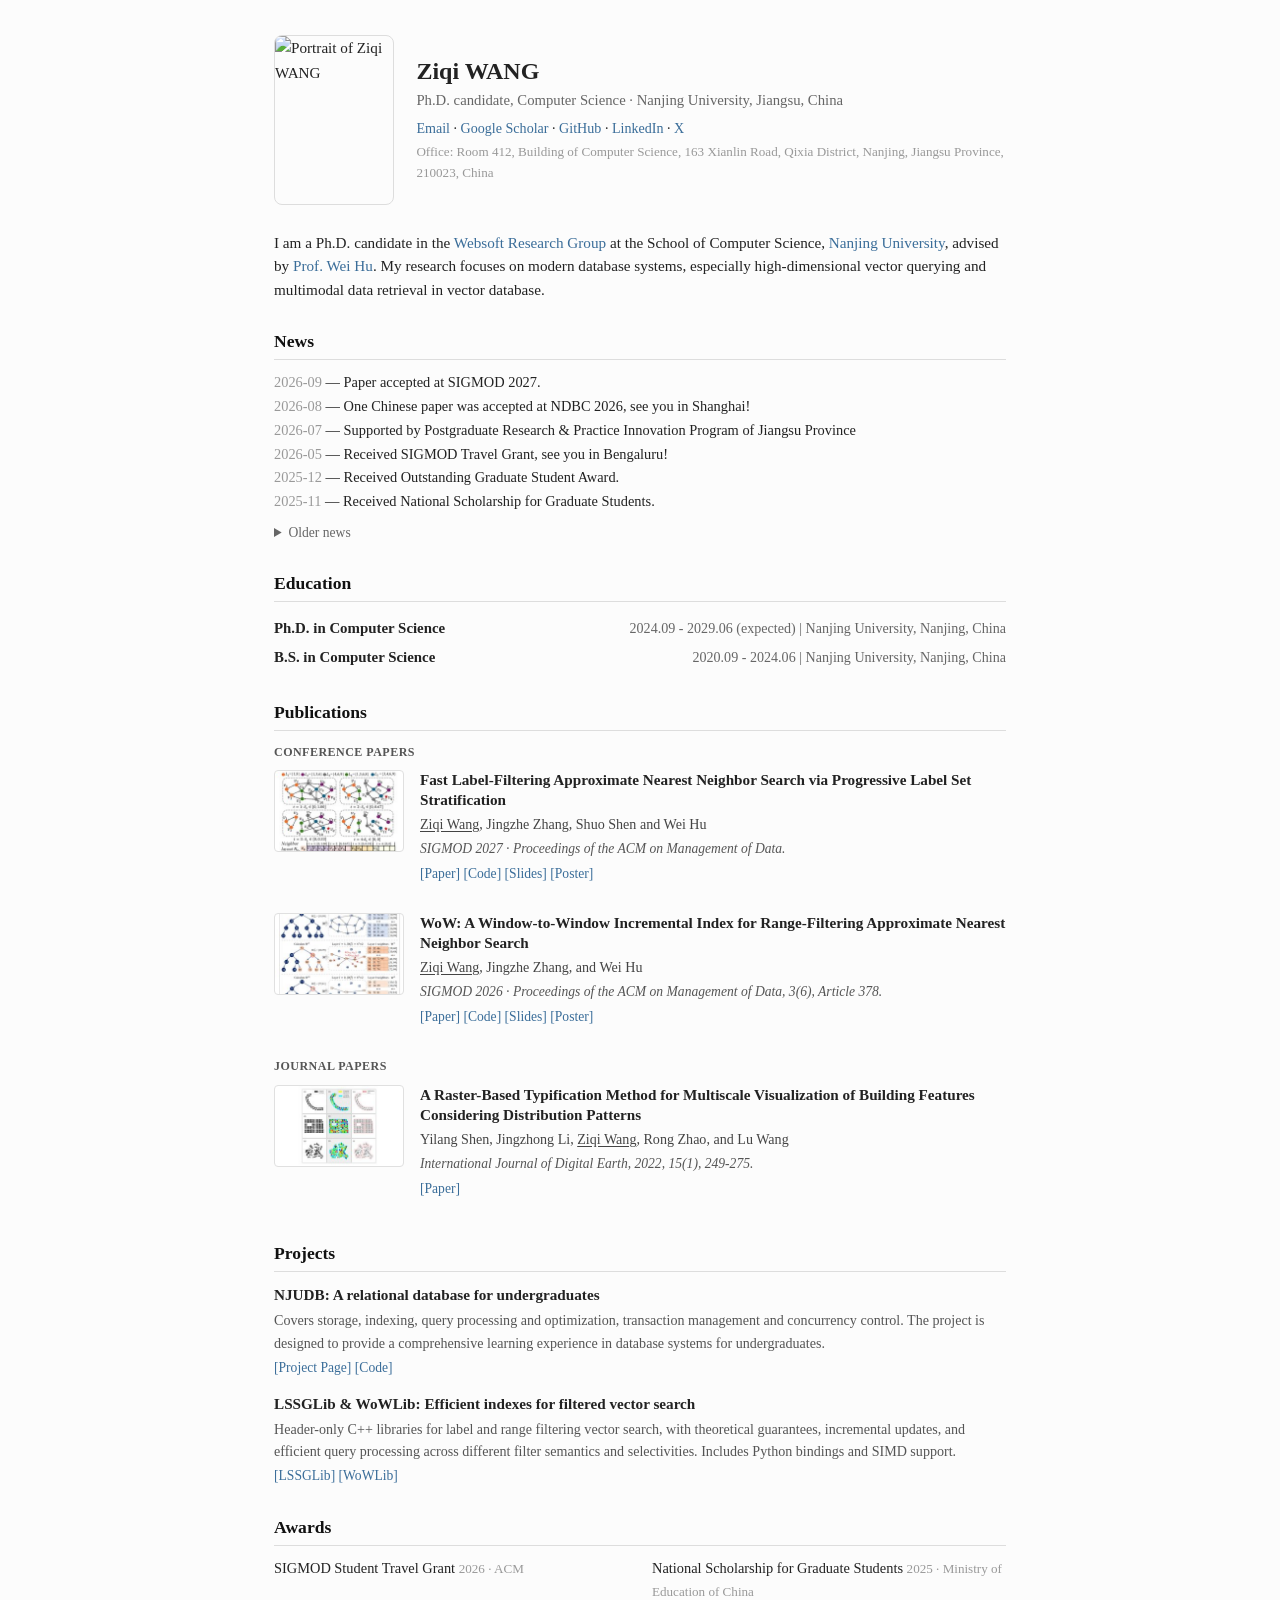
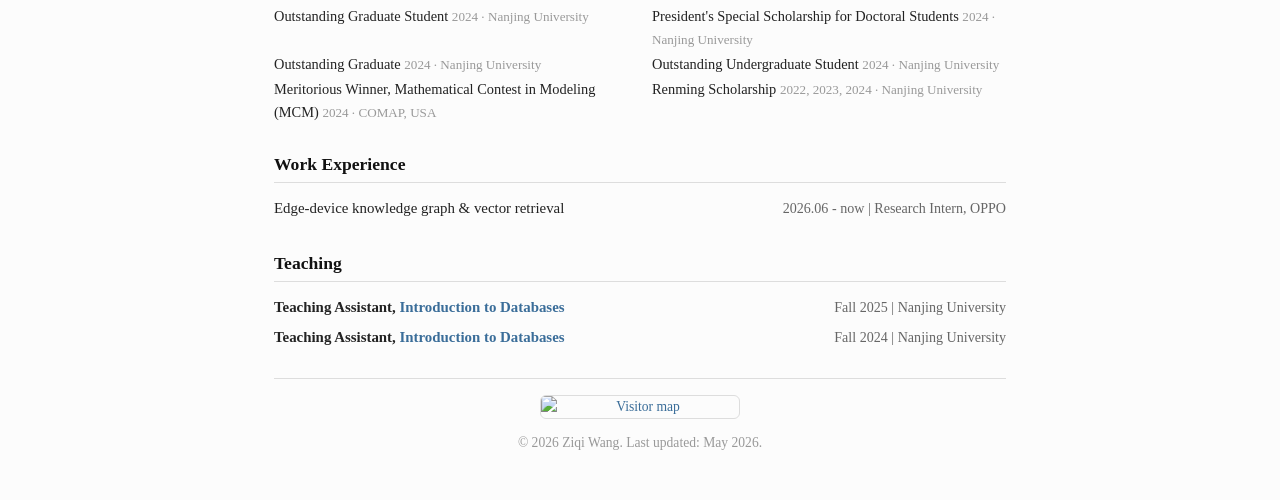
==== commit 230224a0: "update portrait" ====
--- a/index.html
+++ b/index.html
@@ -16,7 +16,7 @@
       content="Ziqi WANG's homepage. Ph.D. candidate in Computer Science at Nanjing University with publications, projects, teaching, and awards."
     />
     <meta property="og:url" content="https://ziqiwww.github.io/" />
-    <meta property="og:image" content="https://ziqiwww.github.io/images/profile.jpg" />
+    <meta property="og:image" content="https://ziqiwww.github.io/images/portrait.png" />
     <meta name="twitter:card" content="summary_large_image" />
     <meta name="twitter:title" content="Ziqi WANG | Homepage" />
     <meta
@@ -206,26 +206,15 @@
       </div>
 
       <div class="project">
-        <h3 class="project-title">LSSGLib: Efficient index for label filtering vector search</h3>
+        <h3 class="project-title">LSSGLib &amp; WoWLib: Efficient indexes for filtered vector search</h3>
         <p class="project-desc">
-          Fast index for label filtering vector search, with theoretical guarantees and efficient query processing for different filter semantics.
-          Header-only C++ library, with Python bindings and SIMD support.
+          Header-only C++ libraries for label and range filtering vector search, with theoretical guarantees,
+          incremental updates, and efficient query processing across different filter semantics and selectivities.
+          Includes Python bindings and SIMD support.
         </p>
         <p class="project-links">
-          <a href="https://github.com/nju-websoft/LSSG" target="_blank" rel="noopener noreferrer">[Project Page]</a>
-          <a href="https://github.com/nju-websoft/LSSG" target="_blank" rel="noopener noreferrer">[Code]</a>
-        </p>
-      </div>
-
-      <div class="project">
-        <h3 class="project-title">WoWLib: Incremental index for range filtering vector search</h3>
-        <p class="project-desc">
-          Fast index for range filtering vector search, with incremental update and efficient query processing for varying selectivities.
-          Header-only C++ library, with Python bindings and SIMD support.
-        </p>
-        <p class="project-links">
-          <a href="https://github.com/nju-websoft/WoW" target="_blank" rel="noopener noreferrer">[Project Page]</a>
-          <a href="https://github.com/nju-websoft/WoW" target="_blank" rel="noopener noreferrer">[Code]</a>
+          <a href="https://github.com/nju-websoft/LSSG" target="_blank" rel="noopener noreferrer">[LSSGLib]</a>
+          <a href="https://github.com/nju-websoft/WoW" target="_blank" rel="noopener noreferrer">[WoWLib]</a>
         </p>
       </div>
     </section>
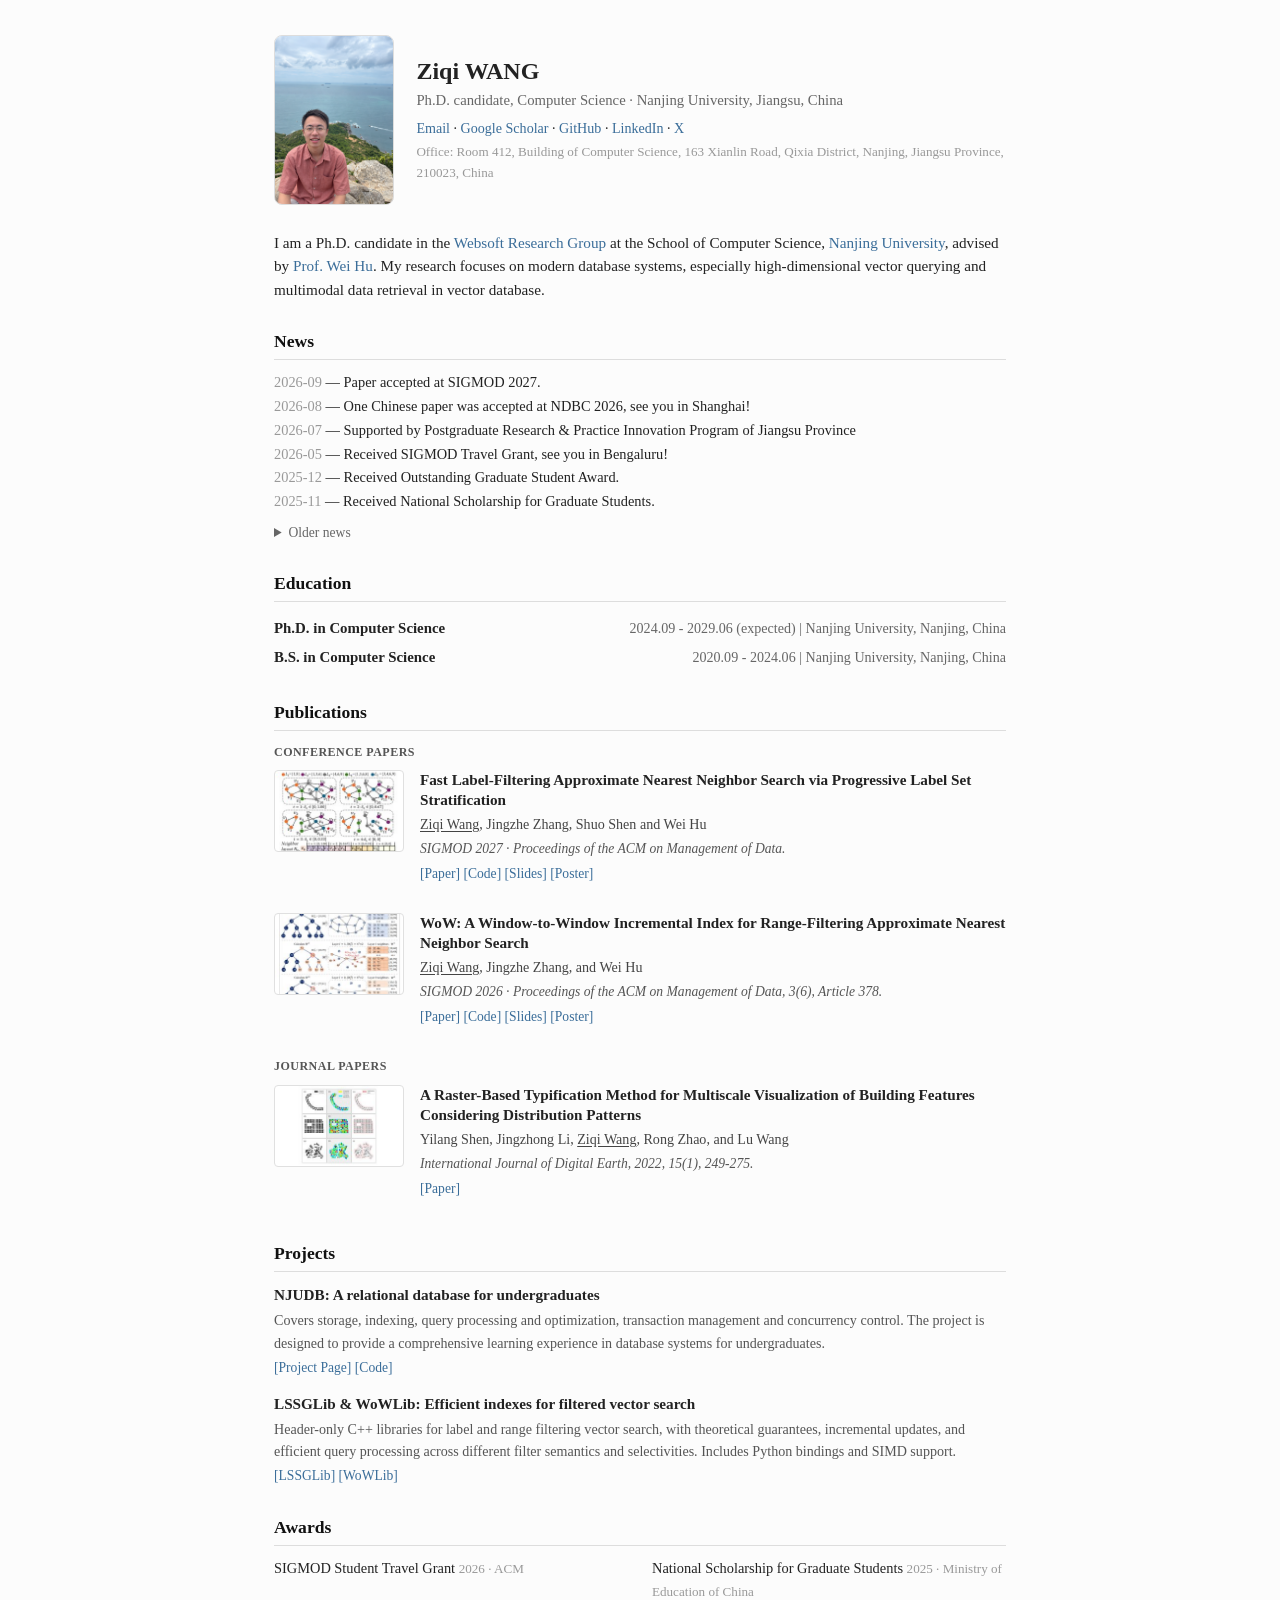
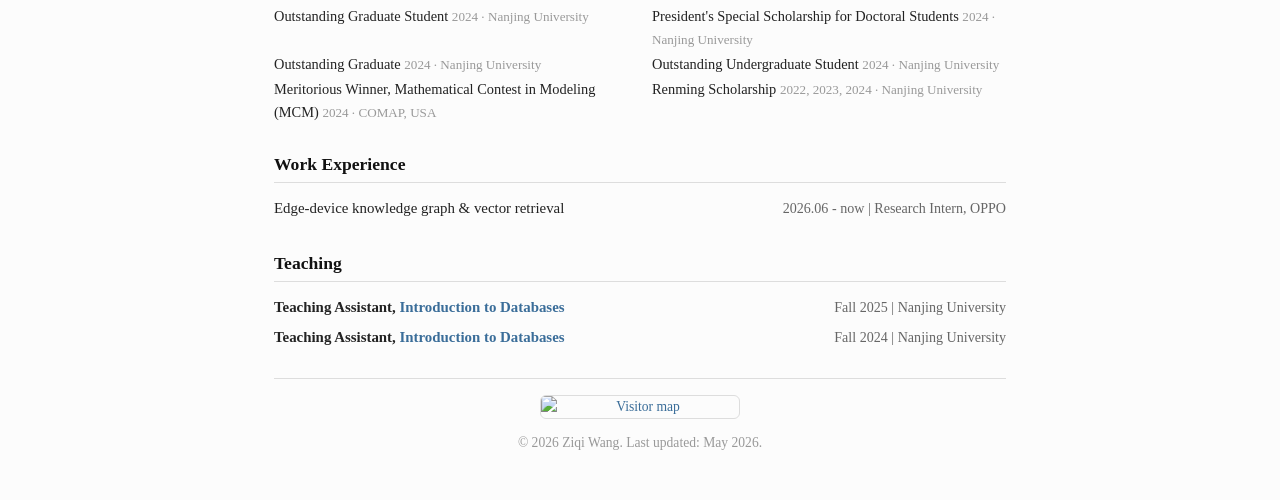
==== commit e1b8b3ba: "update portrait" ====
--- a/index.html
+++ b/index.html
@@ -32,7 +32,7 @@
         "@type": "Person",
         "name": "Ziqi WANG",
         "url": "https://ziqiwww.github.io/",
-        "image": "https://ziqiwww.github.io/images/profile.jpg",
+        "image": "https://ziqiwww.github.io/images/portrait.png",
         "jobTitle": "Ph.D. candidate in Computer Science",
         "affiliation": {
           "@type": "CollegeOrUniversity",
@@ -53,7 +53,7 @@
     <header class="header">
       <img
         class="profile-photo"
-        src="images/profile.jpg"
+        src="images/portrait.png"
         alt="Portrait of Ziqi WANG"
       />
       <div class="header-info">
